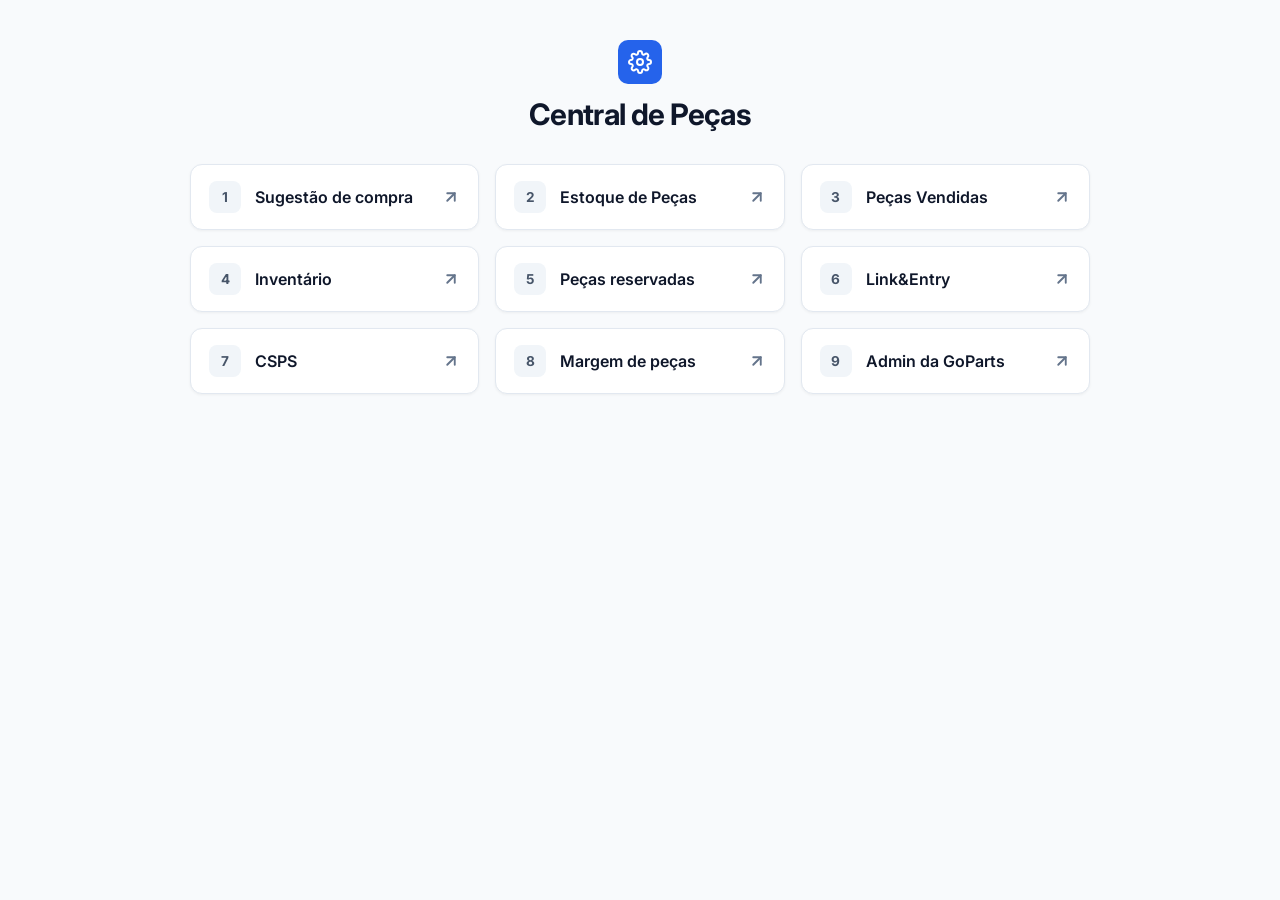
==== index.html @ c5ea683f "Add files via upload" ====
<!DOCTYPE html>
<html lang="pt-BR">
<head>
  <meta charset="UTF-8">
  <meta name="viewport" content="width=device-width, initial-scale=1.0">
  <title>Central de Peças</title>
  <link rel="preconnect" href="https://fonts.googleapis.com">
  <link rel="preconnect" href="https://fonts.gstatic.com" crossorigin>
  <link href="https://fonts.googleapis.com/css2?family=Inter:wght@400;500;600;700&display=swap" rel="stylesheet">
  <link rel="stylesheet" href="style.css">
</head>
<body>

  <main class="container">
    <!-- Cabeçalho Simples e Direto -->
    <header class="header">
      <div class="header-icon">
        <svg viewBox="0 0 24 24" fill="none" stroke="currentColor" stroke-width="2" stroke-linecap="round" stroke-linejoin="round">
          <circle cx="12" cy="12" r="3"/>
          <path d="M19.4 15a1.65 1.65 0 0 0 .33 1.82l.06.06a2 2 0 0 1 0 2.83 2 2 0 0 1-2.83 0l-.06-.06a1.65 1.65 0 0 0-1.82-.33 1.65 1.65 0 0 0-1 1.51V21a2 2 0 0 1-2 2 2 2 0 0 1-2-2v-.09A1.65 1.65 0 0 0 9 19.4a1.65 1.65 0 0 0-1.82.33l-.06.06a2 2 0 0 1-2.83 0 2 2 0 0 1 0-2.83l.06-.06a1.65 1.65 0 0 0 .33-1.82 1.65 1.65 0 0 0-1.51-1H3a2 2 0 0 1-2-2 2 2 0 0 1 2-2h.09A1.65 1.65 0 0 0 4.6 9a1.65 1.65 0 0 0-.33-1.82l-.06-.06a2 2 0 0 1 0-2.83 2 2 0 0 1 2.83 0l.06.06a1.65 1.65 0 0 0 1.82.33H9a1.65 1.65 0 0 0 1-1.51V3a2 2 0 0 1 2-2 2 2 0 0 1 2 2v.09a1.65 1.65 0 0 0 1 1.51 1.65 1.65 0 0 0 1.82-.33l.06-.06a2 2 0 0 1 2.83 0 2 2 0 0 1 0 2.83l-.06.06a1.65 1.65 0 0 0-.33 1.82V9a1.65 1.65 0 0 0 1.51 1H21a2 2 0 0 1 2 2 2 2 0 0 1-2 2h-.09a1.65 1.65 0 0 0-1.51 1z"/>
        </svg>
      </div>
      <h1>Central de Peças</h1>
    </header>

    <!-- Lista / Grade de Botões -->
    <section class="buttons-grid" id="buttonsGrid">
      <!-- Inserido dinamicamente pelo app.js -->
    </section>

  </main>

  <script src="app.js"></script>
</body>
</html>
---- style.css ----
/* ==========================================================
   Central de Peças - Design Limpo, Direto e Minimalista
   ========================================================== */

:root {
  --bg: #f8fafc;
  --card-bg: #ffffff;
  --card-border: #e2e8f0;
  --card-hover-border: #2563eb;
  --text-main: #0f172a;
  --text-muted: #64748b;
  --accent: #2563eb;
  --accent-light: #eff6ff;
  --badge-bg: #f1f5f9;
  --badge-text: #475569;
  --shadow-sm: 0 1px 3px rgba(0, 0, 0, 0.05);
  --shadow-md: 0 4px 12px rgba(0, 0, 0, 0.08);
}

@media (prefers-color-scheme: dark) {
  :root {
    --bg: #0f172a;
    --card-bg: #1e293b;
    --card-border: #334155;
    --card-hover-border: #38bdf8;
    --text-main: #f8fafc;
    --text-muted: #94a3b8;
    --accent: #38bdf8;
    --accent-light: rgba(56, 189, 248, 0.12);
    --badge-bg: #0f172a;
    --badge-text: #94a3b8;
    --shadow-sm: 0 1px 3px rgba(0, 0, 0, 0.2);
    --shadow-md: 0 4px 14px rgba(0, 0, 0, 0.35);
  }
}

* {
  box-sizing: border-box;
  margin: 0;
  padding: 0;
}

body {
  font-family: 'Inter', -apple-system, BlinkMacSystemFont, "Segoe UI", Roboto, sans-serif;
  background-color: var(--bg);
  color: var(--text-main);
  min-height: 100vh;
  display: flex;
  justify-content: center;
  padding: 40px 20px;
}

.container {
  width: 100%;
  max-width: 900px;
  display: flex;
  flex-direction: column;
  gap: 32px;
}

/* Header */
.header {
  text-align: center;
  display: flex;
  flex-direction: column;
  align-items: center;
  gap: 8px;
}

.header-icon {
  width: 44px;
  height: 44px;
  border-radius: 10px;
  background: var(--accent);
  color: #ffffff;
  display: flex;
  align-items: center;
  justify-content: center;
  margin-bottom: 4px;
}

.header-icon svg {
  width: 24px;
  height: 24px;
}

.header h1 {
  font-size: 1.85rem;
  font-weight: 700;
  letter-spacing: -0.02em;
}

/* Grade de Botões */
.buttons-grid {
  display: grid;
  grid-template-columns: repeat(auto-fit, minmax(260px, 1fr));
  gap: 16px;
}

/* Botão de Sistema */
.btn-system {
  display: flex;
  align-items: center;
  gap: 14px;
  padding: 16px 18px;
  background: var(--card-bg);
  border: 1px solid var(--card-border);
  border-radius: 12px;
  text-decoration: none;
  color: var(--text-main);
  box-shadow: var(--shadow-sm);
  transition: transform 0.15s ease, border-color 0.15s ease, box-shadow 0.15s ease;
  user-select: none;
}

.btn-system:hover {
  transform: translateY(-2px);
  border-color: var(--card-hover-border);
  box-shadow: var(--shadow-md);
}

.btn-system:active {
  transform: translateY(0);
}

/* Número do botão */
.btn-index {
  width: 32px;
  height: 32px;
  border-radius: 8px;
  background: var(--badge-bg);
  color: var(--badge-text);
  font-size: 0.85rem;
  font-weight: 700;
  display: flex;
  align-items: center;
  justify-content: center;
  flex-shrink: 0;
  transition: background 0.15s, color 0.15s;
}

.btn-system:hover .btn-index {
  background: var(--accent-light);
  color: var(--accent);
}

/* Título */
.btn-title {
  flex: 1;
  font-size: 1rem;
  font-weight: 600;
  line-height: 1.3;
}

/* Seta / Ícone externo */
.btn-arrow {
  color: var(--text-muted);
  width: 18px;
  height: 18px;
  flex-shrink: 0;
  transition: transform 0.15s ease, color 0.15s ease;
}

.btn-system:hover .btn-arrow {
  color: var(--accent);
  transform: translateX(2px) translateY(-2px);
}
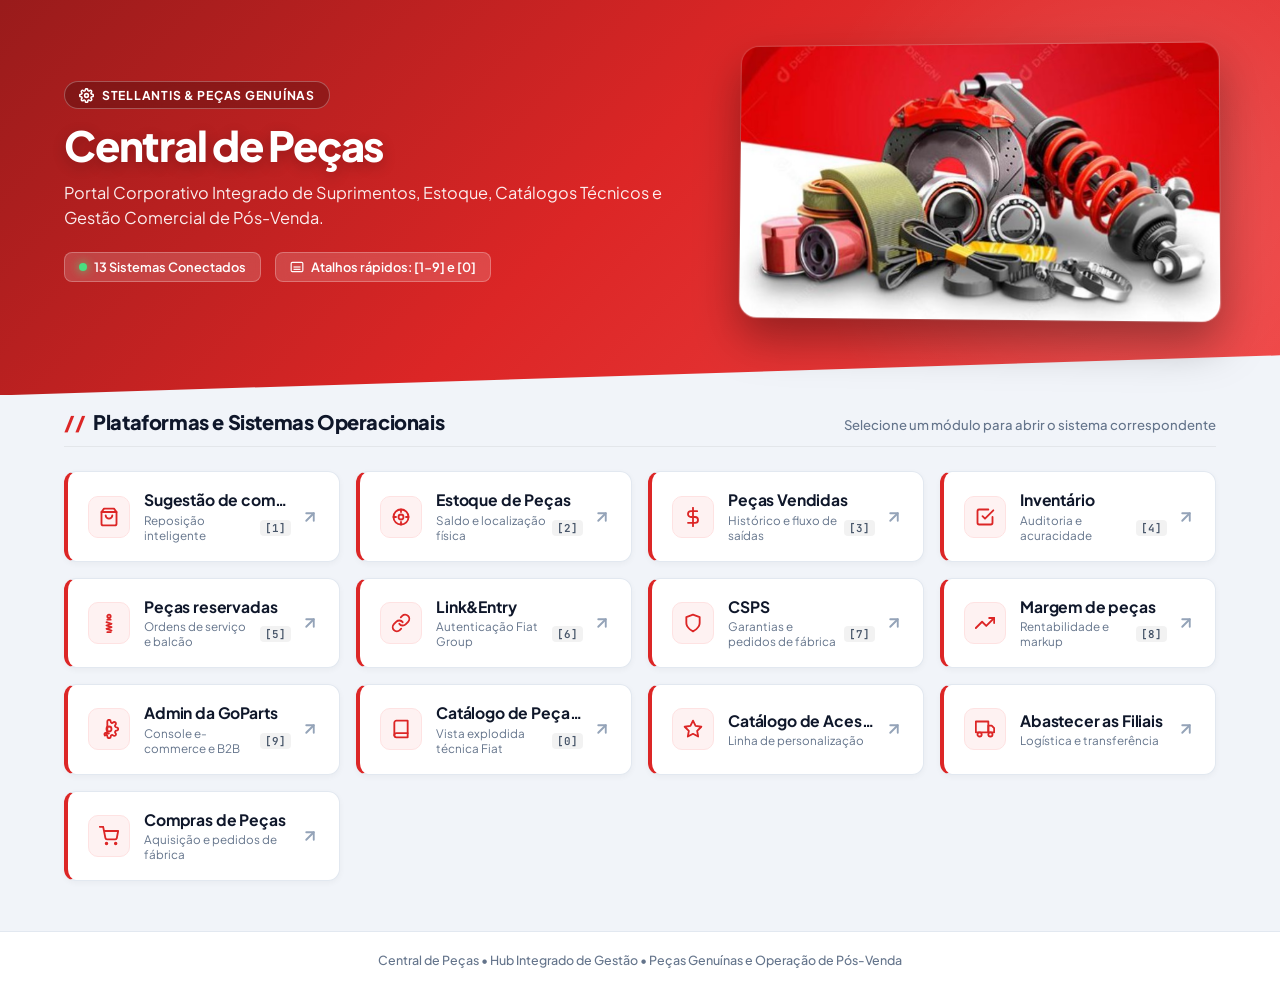
==== commit 50237592: "Add files via upload" ====
--- a/index.html
+++ b/index.html
@@ -3,33 +3,74 @@
 <head>
   <meta charset="UTF-8">
   <meta name="viewport" content="width=device-width, initial-scale=1.0">
-  <title>Central de Peças</title>
+  <title>Central de Peças - Portal Corporativo</title>
   <link rel="preconnect" href="https://fonts.googleapis.com">
   <link rel="preconnect" href="https://fonts.gstatic.com" crossorigin>
-  <link href="https://fonts.googleapis.com/css2?family=Inter:wght@400;500;600;700&display=swap" rel="stylesheet">
+  <link href="https://fonts.googleapis.com/css2?family=Plus+Jakarta+Sans:wght@400;500;600;700;800;900&family=JetBrains+Mono:wght@500;600&display=swap" rel="stylesheet">
   <link rel="stylesheet" href="style.css">
 </head>
 <body>
 
-  <main class="container">
-    <!-- Cabeçalho Simples e Direto -->
-    <header class="header">
-      <div class="header-icon">
-        <svg viewBox="0 0 24 24" fill="none" stroke="currentColor" stroke-width="2" stroke-linecap="round" stroke-linejoin="round">
-          <circle cx="12" cy="12" r="3"/>
-          <path d="M19.4 15a1.65 1.65 0 0 0 .33 1.82l.06.06a2 2 0 0 1 0 2.83 2 2 0 0 1-2.83 0l-.06-.06a1.65 1.65 0 0 0-1.82-.33 1.65 1.65 0 0 0-1 1.51V21a2 2 0 0 1-2 2 2 2 0 0 1-2-2v-.09A1.65 1.65 0 0 0 9 19.4a1.65 1.65 0 0 0-1.82.33l-.06.06a2 2 0 0 1-2.83 0 2 2 0 0 1 0-2.83l.06-.06a1.65 1.65 0 0 0 .33-1.82 1.65 1.65 0 0 0-1.51-1H3a2 2 0 0 1-2-2 2 2 0 0 1 2-2h.09A1.65 1.65 0 0 0 4.6 9a1.65 1.65 0 0 0-.33-1.82l-.06-.06a2 2 0 0 1 0-2.83 2 2 0 0 1 2.83 0l.06.06a1.65 1.65 0 0 0 1.82.33H9a1.65 1.65 0 0 0 1-1.51V3a2 2 0 0 1 2-2 2 2 0 0 1 2 2v.09a1.65 1.65 0 0 0 1 1.51 1.65 1.65 0 0 0 1.82-.33l.06-.06a2 2 0 0 1 2.83 0 2 2 0 0 1 0 2.83l-.06.06a1.65 1.65 0 0 0-.33 1.82V9a1.65 1.65 0 0 0 1.51 1H21a2 2 0 0 1 2 2 2 2 0 0 1-2 2h-.09a1.65 1.65 0 0 0-1.51 1z"/>
-        </svg>
+  <!-- Top Hero Banner Dinâmico em Vermelho Automotivo -->
+  <header class="hero-banner">
+    <div class="container hero-container">
+      <div class="hero-content">
+        
+        <div class="hero-text">
+          <div class="brand-pill">
+            <svg width="15" height="15" viewBox="0 0 24 24" fill="none" stroke="currentColor" stroke-width="2.5">
+              <circle cx="12" cy="12" r="3"/>
+              <path d="M19.4 15a1.65 1.65 0 0 0 .33 1.82l.06.06a2 2 0 0 1 0 2.83 2 2 0 0 1-2.83 0l-.06-.06a1.65 1.65 0 0 0-1.82-.33 1.65 1.65 0 0 0-1 1.51V21a2 2 0 0 1-2 2 2 2 0 0 1-2-2v-.09A1.65 1.65 0 0 0 9 19.4a1.65 1.65 0 0 0-1.82.33l-.06.06a2 2 0 0 1-2.83 0 2 2 0 0 1 0-2.83l.06-.06a1.65 1.65 0 0 0 .33-1.82 1.65 1.65 0 0 0-1.51-1H3a2 2 0 0 1-2-2 2 2 0 0 1 2-2h.09A1.65 1.65 0 0 0 4.6 9a1.65 1.65 0 0 0-.33-1.82l-.06-.06a2 2 0 0 1 0-2.83 2 2 0 0 1 2.83 0l.06.06a1.65 1.65 0 0 0 1.82.33H9a1.65 1.65 0 0 0 1-1.51V3a2 2 0 0 1 2-2 2 2 0 0 1 2 2v.09a1.65 1.65 0 0 0 1 1.51 1.65 1.65 0 0 0 1.82-.33l.06-.06a2 2 0 0 1 2.83 0 2 2 0 0 1 0 2.83l-.06.06a1.65 1.65 0 0 0-.33 1.82V9a1.65 1.65 0 0 0 1.51 1H21a2 2 0 0 1 2 2 2 2 0 0 1-2 2h-.09a1.65 1.65 0 0 0-1.51 1z"/>
+            </svg>
+            Stellantis & Peças Genuínas
+          </div>
+          <h1>Central de Peças</h1>
+          <p class="hero-description">
+            Portal Corporativo Integrado de Suprimentos, Estoque, Catálogos Técnicos e Gestão Comercial de Pós-Venda.
+          </p>
+
+          <div class="hero-badges">
+            <div class="badge-item">
+              <span class="status-indicator"></span>
+              <span id="activeCount">13 Sistemas Conectados</span>
+            </div>
+            <div class="badge-item">
+              <svg width="14" height="14" viewBox="0 0 24 24" fill="none" stroke="currentColor" stroke-width="2"><rect x="2" y="4" width="20" height="16" rx="2"/><line x1="6" y1="8" x2="6" y2="8"/><line x1="10" y1="8" x2="10" y2="8"/><line x1="14" y1="8" x2="14" y2="8"/><line x1="18" y1="8" x2="18" y2="8"/><line x1="6" y1="12" x2="18" y2="12"/><line x1="6" y1="16" x2="18" y2="16"/></svg>
+              Atalhos rápidos: [1-9] e [0]
+            </div>
+          </div>
+        </div>
+
+        <!-- Vitrine 3D das Peças Automotivas em Alta Definição -->
+        <div class="hero-showcase">
+          <div class="showcase-frame">
+            <img src="banner_pecas.jpg" alt="Conjunto 3D de Peças Automotivas Genuínas" class="showcase-img">
+          </div>
+        </div>
+
       </div>
-      <h1>Central de Peças</h1>
-    </header>
+    </div>
+  </header>
 
-    <!-- Lista / Grade de Botões -->
+  <!-- Área Principal de Acesso aos Sistemas -->
+  <main class="container main-content">
+    <div class="section-title-wrap">
+      <h2><span>//</span> Plataformas e Sistemas Operacionais</h2>
+      <span class="section-hint">Selecione um módulo para abrir o sistema correspondente</span>
+    </div>
+
+    <!-- Grade de Botões Renderizada Dinamicamente -->
     <section class="buttons-grid" id="buttonsGrid">
       <!-- Inserido dinamicamente pelo app.js -->
     </section>
+  </main>
 
-  </main>
+  <footer class="app-footer">
+    <div class="container footer-content">
+      <p>Central de Peças &bull; Hub Integrado de Gestão &bull; Peças Genuínas e Operação de Pós-Venda</p>
+    </div>
+  </footer>
 
   <script src="app.js"></script>
 </body>
-</html>
+</html>
--- a/style.css
+++ b/style.css
@@ -1,37 +1,25 @@
 /* ==========================================================
-   Central de Peças - Design Limpo, Direto e Minimalista
+   Central de Peças - Design Executivo Automotivo (Rosso & White)
+   Inspirado em Peças Genuínas & Alta Performance Automotiva
    ========================================================== */
 
 :root {
-  --bg: #f8fafc;
-  --card-bg: #ffffff;
+  --primary-red: #dc2626;
+  --primary-red-hover: #b91c1c;
+  --primary-red-light: #fef2f2;
+  --primary-red-border: #fee2e2;
+  
+  --bg-page: #f1f4f9;
+  --surface-card: #ffffff;
   --card-border: #e2e8f0;
-  --card-hover-border: #2563eb;
+  
   --text-main: #0f172a;
   --text-muted: #64748b;
-  --accent: #2563eb;
-  --accent-light: #eff6ff;
-  --badge-bg: #f1f5f9;
-  --badge-text: #475569;
-  --shadow-sm: 0 1px 3px rgba(0, 0, 0, 0.05);
-  --shadow-md: 0 4px 12px rgba(0, 0, 0, 0.08);
-}
-
-@media (prefers-color-scheme: dark) {
-  :root {
-    --bg: #0f172a;
-    --card-bg: #1e293b;
-    --card-border: #334155;
-    --card-hover-border: #38bdf8;
-    --text-main: #f8fafc;
-    --text-muted: #94a3b8;
-    --accent: #38bdf8;
-    --accent-light: rgba(56, 189, 248, 0.12);
-    --badge-bg: #0f172a;
-    --badge-text: #94a3b8;
-    --shadow-sm: 0 1px 3px rgba(0, 0, 0, 0.2);
-    --shadow-md: 0 4px 14px rgba(0, 0, 0, 0.35);
-  }
+  --text-dim: #94a3b8;
+  
+  --shadow-sm: 0 2px 6px rgba(0, 0, 0, 0.04);
+  --shadow-md: 0 10px 24px rgba(0, 0, 0, 0.06);
+  --shadow-hover: 0 16px 32px rgba(220, 38, 38, 0.12), 0 4px 10px rgba(0, 0, 0, 0.05);
 }
 
 * {
@@ -41,127 +29,380 @@
 }
 
 body {
-  font-family: 'Inter', -apple-system, BlinkMacSystemFont, "Segoe UI", Roboto, sans-serif;
-  background-color: var(--bg);
+  font-family: 'Plus Jakarta Sans', -apple-system, BlinkMacSystemFont, "Segoe UI", Roboto, sans-serif;
+  background-color: var(--bg-page);
   color: var(--text-main);
   min-height: 100vh;
   display: flex;
-  justify-content: center;
-  padding: 40px 20px;
+  flex-direction: column;
+  overflow-x: hidden;
+  -webkit-font-smoothing: antialiased;
 }
 
 .container {
   width: 100%;
-  max-width: 900px;
-  display: flex;
-  flex-direction: column;
-  gap: 32px;
-}
-
-/* Header */
-.header {
-  text-align: center;
-  display: flex;
-  flex-direction: column;
+  max-width: 1200px;
+  margin: 0 auto;
+  padding: 0 24px;
+}
+
+/* ==========================================================
+   HERO BANNER - DEGRADÊ VERMELHO COM CORTE DIAGONAL
+   ========================================================== */
+.hero-banner {
+  background: linear-gradient(135deg, #991b1b 0%, #dc2626 48%, #ef4444 100%);
+  color: #ffffff;
+  position: relative;
+  padding: 44px 0 76px;
+  overflow: hidden;
+}
+
+/* Formas geométricas suaves ao fundo */
+.hero-banner::before {
+  content: "";
+  position: absolute;
+  top: -40%;
+  right: -15%;
+  width: 700px;
+  height: 700px;
+  border-radius: 50%;
+  background: radial-gradient(circle, rgba(255, 255, 255, 0.12) 0%, transparent 65%);
+  pointer-events: none;
+}
+
+/* Divisória angular/corte diagonal dinâmico */
+.hero-banner::after {
+  content: "";
+  position: absolute;
+  bottom: 0;
+  left: 0;
+  right: 0;
+  height: 40px;
+  background: var(--bg-page);
+  clip-path: polygon(0 100%, 100% 100%, 100% 0, 0 100%);
+}
+
+.hero-content {
+  display: flex;
+  align-items: center;
+  justify-content: space-between;
+  gap: 36px;
+  flex-wrap: wrap;
+  position: relative;
+  z-index: 5;
+}
+
+.hero-text {
+  flex: 1;
+  min-width: 320px;
+  max-width: 600px;
+}
+
+/* Badge Superior */
+.brand-pill {
+  display: inline-flex;
   align-items: center;
   gap: 8px;
-}
-
-.header-icon {
-  width: 44px;
-  height: 44px;
-  border-radius: 10px;
-  background: var(--accent);
+  background: rgba(0, 0, 0, 0.22);
+  border: 1px solid rgba(255, 255, 255, 0.28);
+  padding: 5px 14px;
+  border-radius: 100px;
+  font-size: 0.76rem;
+  font-weight: 700;
+  letter-spacing: 0.06em;
+  text-transform: uppercase;
+  margin-bottom: 14px;
+  backdrop-filter: blur(8px);
+}
+
+.hero-text h1 {
+  font-size: 2.6rem;
+  font-weight: 900;
+  line-height: 1.1;
+  letter-spacing: -0.03em;
   color: #ffffff;
-  display: flex;
-  align-items: center;
+  text-shadow: 0 4px 14px rgba(0, 0, 0, 0.22);
+}
+
+.hero-description {
+  font-size: 1.02rem;
+  color: rgba(255, 255, 255, 0.92);
+  margin-top: 12px;
+  line-height: 1.5;
+  font-weight: 400;
+}
+
+/* Badges de Status */
+.hero-badges {
+  display: flex;
+  gap: 14px;
+  margin-top: 22px;
+  flex-wrap: wrap;
+}
+
+.badge-item {
+  background: rgba(255, 255, 255, 0.16);
+  border: 1px solid rgba(255, 255, 255, 0.26);
+  padding: 6px 14px;
+  border-radius: 8px;
+  font-size: 0.8rem;
+  font-weight: 600;
+  display: flex;
+  align-items: center;
+  gap: 7px;
+  color: #ffffff;
+  backdrop-filter: blur(6px);
+}
+
+.status-indicator {
+  width: 8px;
+  height: 8px;
+  border-radius: 50%;
+  background: #4ade80;
+  box-shadow: 0 0 10px #4ade80;
+  animation: pulseLight 2s infinite ease-in-out;
+}
+
+@keyframes pulseLight {
+  0%, 100% { opacity: 1; transform: scale(1); }
+  50% { opacity: 0.5; transform: scale(0.85); }
+}
+
+/* Vitrine 3D das Peças Automotivas */
+.hero-showcase {
+  flex: 1;
+  min-width: 320px;
+  max-width: 480px;
+  display: flex;
   justify-content: center;
-  margin-bottom: 4px;
-}
-
-.header-icon svg {
-  width: 24px;
-  height: 24px;
-}
-
-.header h1 {
-  font-size: 1.85rem;
-  font-weight: 700;
+  align-items: center;
+}
+
+.showcase-frame {
+  width: 100%;
+  border-radius: 18px;
+  overflow: hidden;
+  box-shadow: 0 20px 45px rgba(0, 0, 0, 0.35), 0 0 0 1px rgba(255, 255, 255, 0.2);
+  transform: perspective(1000px) rotateY(-4deg) rotateX(2deg);
+  transition: transform 0.4s ease, box-shadow 0.4s ease;
+}
+
+.showcase-frame:hover {
+  transform: perspective(1000px) rotateY(0deg) rotateX(0deg) scale(1.02);
+  box-shadow: 0 25px 55px rgba(0, 0, 0, 0.45), 0 0 0 1px rgba(255, 255, 255, 0.3);
+}
+
+.showcase-img {
+  width: 100%;
+  height: auto;
+  display: block;
+}
+
+/* ==========================================================
+   CONTEÚDO PRINCIPAL & GRADE DE BOTÕES
+   ========================================================== */
+.main-content {
+  flex: 1;
+  padding-top: 14px;
+  padding-bottom: 50px;
+}
+
+.section-title-wrap {
+  display: flex;
+  justify-content: space-between;
+  align-items: baseline;
+  margin-bottom: 24px;
+  flex-wrap: wrap;
+  gap: 8px;
+  border-bottom: 1px solid rgba(0, 0, 0, 0.06);
+  padding-bottom: 12px;
+}
+
+.section-title-wrap h2 {
+  font-size: 1.25rem;
+  font-weight: 800;
+  color: var(--text-main);
   letter-spacing: -0.02em;
+  display: flex;
+  align-items: center;
+  gap: 8px;
+}
+
+.section-title-wrap h2 span {
+  color: var(--primary-red);
+}
+
+.section-hint {
+  font-size: 0.82rem;
+  color: var(--text-muted);
+  font-weight: 500;
 }
 
 /* Grade de Botões */
 .buttons-grid {
   display: grid;
-  grid-template-columns: repeat(auto-fit, minmax(260px, 1fr));
+  grid-template-columns: repeat(auto-fill, minmax(275px, 1fr));
   gap: 16px;
 }
 
-/* Botão de Sistema */
+/* Card do Sistema */
 .btn-system {
-  display: flex;
-  align-items: center;
-  gap: 14px;
-  padding: 16px 18px;
-  background: var(--card-bg);
+  background: var(--surface-card);
   border: 1px solid var(--card-border);
+  border-left: 4px solid var(--primary-red);
   border-radius: 12px;
+  padding: 18px 20px;
   text-decoration: none;
   color: var(--text-main);
+  display: flex;
+  align-items: center;
+  justify-content: space-between;
   box-shadow: var(--shadow-sm);
-  transition: transform 0.15s ease, border-color 0.15s ease, box-shadow 0.15s ease;
+  transition: transform 0.22s cubic-bezier(0.16, 1, 0.3, 1), 
+              box-shadow 0.22s cubic-bezier(0.16, 1, 0.3, 1), 
+              border-color 0.22s ease, 
+              background-color 0.22s ease;
+  position: relative;
+  overflow: hidden;
   user-select: none;
 }
 
 .btn-system:hover {
-  transform: translateY(-2px);
-  border-color: var(--card-hover-border);
-  box-shadow: var(--shadow-md);
+  transform: translateY(-4px);
+  box-shadow: var(--shadow-hover);
+  border-color: var(--primary-red);
+  background-color: #fffdfd;
 }
 
 .btn-system:active {
-  transform: translateY(0);
-}
-
-/* Número do botão */
-.btn-index {
-  width: 32px;
-  height: 32px;
-  border-radius: 8px;
-  background: var(--badge-bg);
-  color: var(--badge-text);
-  font-size: 0.85rem;
-  font-weight: 700;
+  transform: translateY(-1px);
+}
+
+.btn-content-left {
+  display: flex;
+  align-items: center;
+  gap: 14px;
+  flex: 1;
+  min-width: 0;
+}
+
+/* Ícone do Sistema */
+.btn-icon-wrap {
+  width: 42px;
+  height: 42px;
+  border-radius: 10px;
+  background: var(--primary-red-light);
+  border: 1px solid var(--primary-red-border);
+  color: var(--primary-red);
   display: flex;
   align-items: center;
   justify-content: center;
   flex-shrink: 0;
-  transition: background 0.15s, color 0.15s;
-}
-
-.btn-system:hover .btn-index {
-  background: var(--accent-light);
-  color: var(--accent);
-}
-
-/* Título */
+  transition: background-color 0.2s ease, color 0.2s ease, transform 0.2s ease, box-shadow 0.2s ease;
+}
+
+.btn-icon-wrap svg {
+  width: 20px;
+  height: 20px;
+}
+
+.btn-system:hover .btn-icon-wrap {
+  background: var(--primary-red);
+  color: #ffffff;
+  transform: scale(1.05);
+  box-shadow: 0 4px 12px rgba(220, 38, 38, 0.35);
+}
+
+/* Textos do Card */
+.btn-info {
+  display: flex;
+  flex-direction: column;
+  min-width: 0;
+}
+
 .btn-title {
-  flex: 1;
-  font-size: 1rem;
+  font-size: 0.98rem;
+  font-weight: 700;
+  color: var(--text-main);
+  line-height: 1.3;
+  white-space: nowrap;
+  overflow: hidden;
+  text-overflow: ellipsis;
+  letter-spacing: -0.01em;
+}
+
+.btn-desc {
+  font-size: 0.73rem;
+  color: var(--text-muted);
+  margin-top: 2px;
+  display: flex;
+  align-items: center;
+  gap: 6px;
+}
+
+.btn-shortcut-tag {
+  font-family: 'JetBrains Mono', monospace;
+  font-size: 0.68rem;
+  background: rgba(0, 0, 0, 0.05);
+  color: #475569;
+  padding: 1px 5px;
+  border-radius: 4px;
   font-weight: 600;
-  line-height: 1.3;
-}
-
-/* Seta / Ícone externo */
+}
+
+/* Seta Externa */
 .btn-arrow {
-  color: var(--text-muted);
+  color: var(--text-dim);
   width: 18px;
   height: 18px;
   flex-shrink: 0;
-  transition: transform 0.15s ease, color 0.15s ease;
+  margin-left: 10px;
+  transition: transform 0.2s ease, color 0.2s ease;
 }
 
 .btn-system:hover .btn-arrow {
-  color: var(--accent);
-  transform: translateX(2px) translateY(-2px);
-}
+  color: var(--primary-red);
+  transform: translateX(3px) translateY(-3px);
+}
+
+/* ==========================================================
+   RODAPÉ
+   ========================================================== */
+.app-footer {
+  background: #ffffff;
+  border-top: 1px solid var(--card-border);
+  padding: 20px 0;
+  text-align: center;
+  margin-top: auto;
+}
+
+.footer-content p {
+  font-size: 0.78rem;
+  color: var(--text-muted);
+  font-weight: 500;
+}
+
+/* ==========================================================
+   RESPONSIVIDADE (TABLET & MOBILE)
+   ========================================================== */
+@media (max-width: 868px) {
+  .hero-banner {
+    padding: 32px 0 60px;
+  }
+  
+  .hero-text h1 {
+    font-size: 2.1rem;
+  }
+  
+  .hero-showcase {
+    max-width: 100%;
+  }
+  
+  .showcase-frame {
+    transform: none;
+  }
+  
+  .buttons-grid {
+    grid-template-columns: 1fr;
+  }
+}
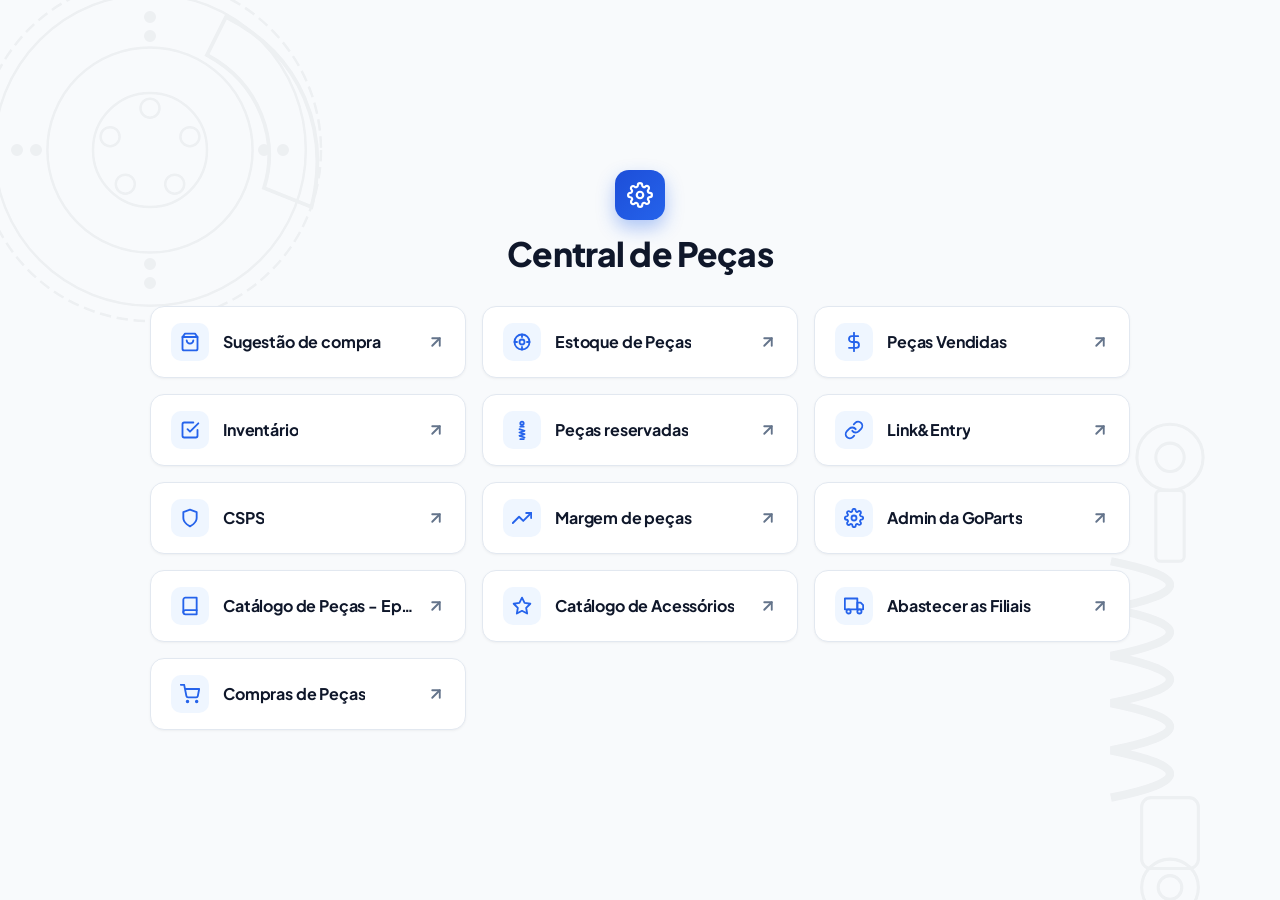
==== commit 58b05daa: "Add files via upload" ====
--- a/index.html
+++ b/index.html
@@ -3,73 +3,69 @@
 <head>
   <meta charset="UTF-8">
   <meta name="viewport" content="width=device-width, initial-scale=1.0">
-  <title>Central de Peças - Portal Corporativo</title>
+  <title>Central de Peças</title>
+  <!-- Favicon Técnico Automotivo Embutido -->
+  <link rel="icon" type="image/svg+xml" href="data:image/svg+xml,%3Csvg xmlns='http://www.w3.org/2000/svg' viewBox='0 0 24 24' fill='%232563eb'%3E%3Ccircle cx='12' cy='12' r='3' fill='white'/%3E%3Cpath d='M19.4 15a1.65 1.65 0 0 0 .33 1.82l.06.06a2 2 0 0 1 0 2.83 2 2 0 0 1-2.83 0l-.06-.06a1.65 1.65 0 0 0-1.82-.33 1.65 1.65 0 0 0-1 1.51V21a2 2 0 0 1-2 2 2 2 0 0 1-2-2v-.09A1.65 1.65 0 0 0 9 19.4a1.65 1.65 0 0 0-1.82.33l-.06.06a2 2 0 0 1-2.83 0 2 2 0 0 1 0-2.83l.06-.06a1.65 1.65 0 0 0 .33-1.82 1.65 1.65 0 0 0-1.51-1H3a2 2 0 0 1-2-2 2 2 0 0 1 2-2h.09A1.65 1.65 0 0 0 4.6 9a1.65 1.65 0 0 0-.33-1.82l-.06-.06a2 2 0 0 1 0-2.83 2 2 0 0 1 2.83 0l.06.06a1.65 1.65 0 0 0 1.82.33H9a1.65 1.65 0 0 0 1-1.51V3a2 2 0 0 1 2-2 2 2 0 0 1 2 2v.09a1.65 1.65 0 0 0 1 1.51 1.65 1.65 0 0 0 1.82-.33l.06-.06a2 2 0 0 1 2.83 0 2 2 0 0 1 0 2.83l-.06.06a1.65 1.65 0 0 0-.33 1.82V9a1.65 1.65 0 0 0 1.51 1H21a2 2 0 0 1 2 2 2 2 0 0 1-2 2h-.09a1.65 1.65 0 0 0-1.51 1z'/%3E%3C/svg%3E">
   <link rel="preconnect" href="https://fonts.googleapis.com">
   <link rel="preconnect" href="https://fonts.gstatic.com" crossorigin>
-  <link href="https://fonts.googleapis.com/css2?family=Plus+Jakarta+Sans:wght@400;500;600;700;800;900&family=JetBrains+Mono:wght@500;600&display=swap" rel="stylesheet">
+  <link href="https://fonts.googleapis.com/css2?family=Plus+Jakarta+Sans:wght@500;600;700;800&display=swap" rel="stylesheet">
   <link rel="stylesheet" href="style.css">
 </head>
 <body>
 
-  <!-- Top Hero Banner Dinâmico em Vermelho Automotivo -->
-  <header class="hero-banner">
-    <div class="container hero-container">
-      <div class="hero-content">
-        
-        <div class="hero-text">
-          <div class="brand-pill">
-            <svg width="15" height="15" viewBox="0 0 24 24" fill="none" stroke="currentColor" stroke-width="2.5">
-              <circle cx="12" cy="12" r="3"/>
-              <path d="M19.4 15a1.65 1.65 0 0 0 .33 1.82l.06.06a2 2 0 0 1 0 2.83 2 2 0 0 1-2.83 0l-.06-.06a1.65 1.65 0 0 0-1.82-.33 1.65 1.65 0 0 0-1 1.51V21a2 2 0 0 1-2 2 2 2 0 0 1-2-2v-.09A1.65 1.65 0 0 0 9 19.4a1.65 1.65 0 0 0-1.82.33l-.06.06a2 2 0 0 1-2.83 0 2 2 0 0 1 0-2.83l.06-.06a1.65 1.65 0 0 0 .33-1.82 1.65 1.65 0 0 0-1.51-1H3a2 2 0 0 1-2-2 2 2 0 0 1 2-2h.09A1.65 1.65 0 0 0 4.6 9a1.65 1.65 0 0 0-.33-1.82l-.06-.06a2 2 0 0 1 0-2.83 2 2 0 0 1 2.83 0l.06.06a1.65 1.65 0 0 0 1.82.33H9a1.65 1.65 0 0 0 1-1.51V3a2 2 0 0 1 2-2 2 2 0 0 1 2 2v.09a1.65 1.65 0 0 0 1 1.51 1.65 1.65 0 0 0 1.82-.33l.06-.06a2 2 0 0 1 2.83 0 2 2 0 0 1 0 2.83l-.06.06a1.65 1.65 0 0 0-.33 1.82V9a1.65 1.65 0 0 0 1.51 1H21a2 2 0 0 1 2 2 2 2 0 0 1-2 2h-.09a1.65 1.65 0 0 0-1.51 1z"/>
-            </svg>
-            Stellantis & Peças Genuínas
-          </div>
-          <h1>Central de Peças</h1>
-          <p class="hero-description">
-            Portal Corporativo Integrado de Suprimentos, Estoque, Catálogos Técnicos e Gestão Comercial de Pós-Venda.
-          </p>
+  <!-- Desenhos Técnicos de Peças em Marca d'Água Suave no Fundo -->
+  <!-- Peça 1: Disco de Freio Ventilado com Pinça -->
+  <svg class="bg-piece piece-rotor" viewBox="0 0 200 200" fill="none" stroke="currentColor">
+    <circle cx="100" cy="100" r="90" stroke-dasharray="6 3"/>
+    <circle cx="100" cy="100" r="82"/>
+    <circle cx="100" cy="100" r="54"/>
+    <circle cx="100" cy="100" r="30"/>
+    <circle cx="100" cy="30" r="2.5" fill="currentColor"/>
+    <circle cx="100" cy="40" r="2.5" fill="currentColor"/>
+    <circle cx="100" cy="160" r="2.5" fill="currentColor"/>
+    <circle cx="100" cy="170" r="2.5" fill="currentColor"/>
+    <circle cx="30" cy="100" r="2.5" fill="currentColor"/>
+    <circle cx="40" cy="100" r="2.5" fill="currentColor"/>
+    <circle cx="160" cy="100" r="2.5" fill="currentColor"/>
+    <circle cx="170" cy="100" r="2.5" fill="currentColor"/>
+    <circle cx="100" cy="78" r="5"/>
+    <circle cx="121" cy="93" r="5"/>
+    <circle cx="113" cy="118" r="5"/>
+    <circle cx="87" cy="118" r="5"/>
+    <circle cx="79" cy="93" r="5"/>
+    <path d="M140 30 C180 50, 195 90, 185 130 L160 120 C168 95, 158 65, 130 50 Z" stroke-width="2"/>
+  </svg>
 
-          <div class="hero-badges">
-            <div class="badge-item">
-              <span class="status-indicator"></span>
-              <span id="activeCount">13 Sistemas Conectados</span>
-            </div>
-            <div class="badge-item">
-              <svg width="14" height="14" viewBox="0 0 24 24" fill="none" stroke="currentColor" stroke-width="2"><rect x="2" y="4" width="20" height="16" rx="2"/><line x1="6" y1="8" x2="6" y2="8"/><line x1="10" y1="8" x2="10" y2="8"/><line x1="14" y1="8" x2="14" y2="8"/><line x1="18" y1="8" x2="18" y2="8"/><line x1="6" y1="12" x2="18" y2="12"/><line x1="6" y1="16" x2="18" y2="16"/></svg>
-              Atalhos rápidos: [1-9] e [0]
-            </div>
-          </div>
-        </div>
+  <!-- Peça 2: Amortecedor com Mola Helicoidal -->
+  <svg class="bg-piece piece-coilover" viewBox="0 0 100 220" fill="none" stroke="currentColor">
+    <circle cx="50" cy="20" r="14"/>
+    <circle cx="50" cy="20" r="6"/>
+    <rect x="44" y="34" width="12" height="30" rx="2"/>
+    <path d="M25 64 Q75 74 25 84 Q75 94 25 104 Q75 114 25 124 Q75 134 25 144 Q75 154 25 164" stroke-width="3.5"/>
+    <rect x="38" y="164" width="24" height="30" rx="4"/>
+    <circle cx="50" cy="202" r="12"/>
+    <circle cx="50" cy="202" r="5"/>
+  </svg>
 
-        <!-- Vitrine 3D das Peças Automotivas em Alta Definição -->
-        <div class="hero-showcase">
-          <div class="showcase-frame">
-            <img src="banner_pecas.jpg" alt="Conjunto 3D de Peças Automotivas Genuínas" class="showcase-img">
-          </div>
-        </div>
+  <main class="container">
+    
+    <!-- Cabeçalho Limpo, Moderno e Direto -->
+    <header class="header">
+      <div class="header-icon">
+        <svg viewBox="0 0 24 24" fill="none" stroke="currentColor" stroke-width="2" stroke-linecap="round" stroke-linejoin="round">
+          <circle cx="12" cy="12" r="3"/>
+          <path d="M19.4 15a1.65 1.65 0 0 0 .33 1.82l.06.06a2 2 0 0 1 0 2.83 2 2 0 0 1-2.83 0l-.06-.06a1.65 1.65 0 0 0-1.82-.33 1.65 1.65 0 0 0-1 1.51V21a2 2 0 0 1-2 2 2 2 0 0 1-2-2v-.09A1.65 1.65 0 0 0 9 19.4a1.65 1.65 0 0 0-1.82.33l-.06.06a2 2 0 0 1-2.83 0 2 2 0 0 1 0-2.83l.06-.06a1.65 1.65 0 0 0 .33-1.82 1.65 1.65 0 0 0-1.51-1H3a2 2 0 0 1-2-2 2 2 0 0 1 2-2h.09A1.65 1.65 0 0 0 4.6 9a1.65 1.65 0 0 0-.33-1.82l-.06-.06a2 2 0 0 1 0-2.83 2 2 0 0 1 2.83 0l.06.06a1.65 1.65 0 0 0 1.82.33H9a1.65 1.65 0 0 0 1-1.51V3a2 2 0 0 1 2-2 2 2 0 0 1 2 2v.09a1.65 1.65 0 0 0 1 1.51 1.65 1.65 0 0 0 1.82-.33l.06-.06a2 2 0 0 1 2.83 0 2 2 0 0 1 0 2.83l-.06.06a1.65 1.65 0 0 0-.33 1.82V9a1.65 1.65 0 0 0 1.51 1H21a2 2 0 0 1 2 2 2 2 0 0 1-2 2h-.09a1.65 1.65 0 0 0-1.51 1z"/>
+        </svg>
+      </div>
+      <h1>Central de Peças</h1>
+    </header>
 
-      </div>
-    </div>
-  </header>
-
-  <!-- Área Principal de Acesso aos Sistemas -->
-  <main class="container main-content">
-    <div class="section-title-wrap">
-      <h2><span>//</span> Plataformas e Sistemas Operacionais</h2>
-      <span class="section-hint">Selecione um módulo para abrir o sistema correspondente</span>
-    </div>
-
-    <!-- Grade de Botões Renderizada Dinamicamente -->
+    <!-- Grade de Botões (Apenas Nome + Ícone + Seta) -->
     <section class="buttons-grid" id="buttonsGrid">
       <!-- Inserido dinamicamente pelo app.js -->
     </section>
+
   </main>
-
-  <footer class="app-footer">
-    <div class="container footer-content">
-      <p>Central de Peças &bull; Hub Integrado de Gestão &bull; Peças Genuínas e Operação de Pós-Venda</p>
-    </div>
-  </footer>
 
   <script src="app.js"></script>
 </body>
--- a/style.css
+++ b/style.css
@@ -1,25 +1,39 @@
 /* ==========================================================
-   Central de Peças - Design Executivo Automotivo (Rosso & White)
-   Inspirado em Peças Genuínas & Alta Performance Automotiva
+   Central de Peças - Design Executivo Limpo & Moderno
+   Com Ilustrações Técnicas de Peças em Marca d'Água Suave
    ========================================================== */
 
 :root {
-  --primary-red: #dc2626;
-  --primary-red-hover: #b91c1c;
-  --primary-red-light: #fef2f2;
-  --primary-red-border: #fee2e2;
-  
-  --bg-page: #f1f4f9;
-  --surface-card: #ffffff;
+  --bg: #f8fafc;
+  --card-bg: #ffffff;
   --card-border: #e2e8f0;
+  --card-hover-border: #2563eb;
   
   --text-main: #0f172a;
   --text-muted: #64748b;
-  --text-dim: #94a3b8;
-  
-  --shadow-sm: 0 2px 6px rgba(0, 0, 0, 0.04);
-  --shadow-md: 0 10px 24px rgba(0, 0, 0, 0.06);
-  --shadow-hover: 0 16px 32px rgba(220, 38, 38, 0.12), 0 4px 10px rgba(0, 0, 0, 0.05);
+  
+  --accent: #2563eb;
+  --accent-light: #eff6ff;
+  --accent-hover: #1d4ed8;
+  
+  --shadow-sm: 0 1px 3px rgba(0, 0, 0, 0.04), 0 1px 2px rgba(0, 0, 0, 0.02);
+  --shadow-md: 0 8px 20px rgba(37, 99, 235, 0.08), 0 2px 6px rgba(0, 0, 0, 0.04);
+}
+
+@media (prefers-color-scheme: dark) {
+  :root {
+    --bg: #0b1120;
+    --card-bg: #151e32;
+    --card-border: #24324d;
+    --card-hover-border: #38bdf8;
+    --text-main: #f8fafc;
+    --text-muted: #94a3b8;
+    --accent: #38bdf8;
+    --accent-light: rgba(56, 189, 248, 0.12);
+    --accent-hover: #0284c7;
+    --shadow-sm: 0 2px 4px rgba(0, 0, 0, 0.25);
+    --shadow-md: 0 8px 24px rgba(0, 0, 0, 0.4);
+  }
 }
 
 * {
@@ -30,255 +44,136 @@
 
 body {
   font-family: 'Plus Jakarta Sans', -apple-system, BlinkMacSystemFont, "Segoe UI", Roboto, sans-serif;
-  background-color: var(--bg-page);
+  background-color: var(--bg);
   color: var(--text-main);
   min-height: 100vh;
   display: flex;
-  flex-direction: column;
+  justify-content: center;
+  align-items: center;
+  padding: 40px 24px;
+  position: relative;
   overflow-x: hidden;
   -webkit-font-smoothing: antialiased;
 }
 
+/* ==========================================================
+   DESENHOS TÉCNICOS DE PEÇAS EM MARCA D'ÁGUA NO FUNDO
+   ========================================================== */
+.bg-piece {
+  position: fixed;
+  opacity: 0.045;
+  color: var(--text-main);
+  pointer-events: none;
+  z-index: 1;
+  stroke-width: 1.3;
+}
+
+.piece-rotor {
+  top: -40px;
+  left: -40px;
+  width: 380px;
+  height: 380px;
+}
+
+.piece-coilover {
+  bottom: -30px;
+  right: -20px;
+  width: 260px;
+  height: 520px;
+}
+
+/* ==========================================================
+   CONTAINER PRINCIPAL
+   ========================================================== */
 .container {
   width: 100%;
-  max-width: 1200px;
-  margin: 0 auto;
-  padding: 0 24px;
-}
-
-/* ==========================================================
-   HERO BANNER - DEGRADÊ VERMELHO COM CORTE DIAGONAL
-   ========================================================== */
-.hero-banner {
-  background: linear-gradient(135deg, #991b1b 0%, #dc2626 48%, #ef4444 100%);
+  max-width: 980px;
+  display: flex;
+  flex-direction: column;
+  gap: 32px;
+  position: relative;
+  z-index: 10;
+}
+
+/* ==========================================================
+   CABEÇALHO LIMPO E COMPACTO
+   ========================================================== */
+.header {
+  text-align: center;
+  display: flex;
+  flex-direction: column;
+  align-items: center;
+  gap: 12px;
+}
+
+.header-icon {
+  width: 50px;
+  height: 50px;
+  border-radius: 14px;
+  background: linear-gradient(135deg, #1d4ed8, #2563eb);
   color: #ffffff;
-  position: relative;
-  padding: 44px 0 76px;
-  overflow: hidden;
-}
-
-/* Formas geométricas suaves ao fundo */
-.hero-banner::before {
-  content: "";
-  position: absolute;
-  top: -40%;
-  right: -15%;
-  width: 700px;
-  height: 700px;
-  border-radius: 50%;
-  background: radial-gradient(circle, rgba(255, 255, 255, 0.12) 0%, transparent 65%);
-  pointer-events: none;
-}
-
-/* Divisória angular/corte diagonal dinâmico */
-.hero-banner::after {
-  content: "";
-  position: absolute;
-  bottom: 0;
-  left: 0;
-  right: 0;
-  height: 40px;
-  background: var(--bg-page);
-  clip-path: polygon(0 100%, 100% 100%, 100% 0, 0 100%);
-}
-
-.hero-content {
-  display: flex;
-  align-items: center;
-  justify-content: space-between;
-  gap: 36px;
-  flex-wrap: wrap;
-  position: relative;
-  z-index: 5;
-}
-
-.hero-text {
-  flex: 1;
-  min-width: 320px;
-  max-width: 600px;
-}
-
-/* Badge Superior */
-.brand-pill {
-  display: inline-flex;
-  align-items: center;
-  gap: 8px;
-  background: rgba(0, 0, 0, 0.22);
-  border: 1px solid rgba(255, 255, 255, 0.28);
-  padding: 5px 14px;
-  border-radius: 100px;
-  font-size: 0.76rem;
-  font-weight: 700;
-  letter-spacing: 0.06em;
-  text-transform: uppercase;
-  margin-bottom: 14px;
-  backdrop-filter: blur(8px);
-}
-
-.hero-text h1 {
-  font-size: 2.6rem;
-  font-weight: 900;
-  line-height: 1.1;
-  letter-spacing: -0.03em;
-  color: #ffffff;
-  text-shadow: 0 4px 14px rgba(0, 0, 0, 0.22);
-}
-
-.hero-description {
-  font-size: 1.02rem;
-  color: rgba(255, 255, 255, 0.92);
-  margin-top: 12px;
-  line-height: 1.5;
-  font-weight: 400;
-}
-
-/* Badges de Status */
-.hero-badges {
-  display: flex;
-  gap: 14px;
-  margin-top: 22px;
-  flex-wrap: wrap;
-}
-
-.badge-item {
-  background: rgba(255, 255, 255, 0.16);
-  border: 1px solid rgba(255, 255, 255, 0.26);
-  padding: 6px 14px;
-  border-radius: 8px;
-  font-size: 0.8rem;
-  font-weight: 600;
-  display: flex;
-  align-items: center;
-  gap: 7px;
-  color: #ffffff;
-  backdrop-filter: blur(6px);
-}
-
-.status-indicator {
-  width: 8px;
-  height: 8px;
-  border-radius: 50%;
-  background: #4ade80;
-  box-shadow: 0 0 10px #4ade80;
-  animation: pulseLight 2s infinite ease-in-out;
-}
-
-@keyframes pulseLight {
-  0%, 100% { opacity: 1; transform: scale(1); }
-  50% { opacity: 0.5; transform: scale(0.85); }
-}
-
-/* Vitrine 3D das Peças Automotivas */
-.hero-showcase {
-  flex: 1;
-  min-width: 320px;
-  max-width: 480px;
-  display: flex;
+  display: flex;
+  align-items: center;
   justify-content: center;
-  align-items: center;
-}
-
-.showcase-frame {
-  width: 100%;
-  border-radius: 18px;
-  overflow: hidden;
-  box-shadow: 0 20px 45px rgba(0, 0, 0, 0.35), 0 0 0 1px rgba(255, 255, 255, 0.2);
-  transform: perspective(1000px) rotateY(-4deg) rotateX(2deg);
-  transition: transform 0.4s ease, box-shadow 0.4s ease;
-}
-
-.showcase-frame:hover {
-  transform: perspective(1000px) rotateY(0deg) rotateX(0deg) scale(1.02);
-  box-shadow: 0 25px 55px rgba(0, 0, 0, 0.45), 0 0 0 1px rgba(255, 255, 255, 0.3);
-}
-
-.showcase-img {
-  width: 100%;
-  height: auto;
-  display: block;
-}
-
-/* ==========================================================
-   CONTEÚDO PRINCIPAL & GRADE DE BOTÕES
-   ========================================================== */
-.main-content {
-  flex: 1;
-  padding-top: 14px;
-  padding-bottom: 50px;
-}
-
-.section-title-wrap {
-  display: flex;
-  justify-content: space-between;
-  align-items: baseline;
-  margin-bottom: 24px;
-  flex-wrap: wrap;
-  gap: 8px;
-  border-bottom: 1px solid rgba(0, 0, 0, 0.06);
-  padding-bottom: 12px;
-}
-
-.section-title-wrap h2 {
-  font-size: 1.25rem;
+  box-shadow: 0 8px 18px rgba(37, 99, 235, 0.35);
+  transition: transform 0.2s ease, box-shadow 0.2s ease;
+}
+
+.header-icon:hover {
+  transform: rotate(15deg) scale(1.04);
+}
+
+.header-icon svg {
+  width: 26px;
+  height: 26px;
+}
+
+.header h1 {
+  font-size: 2.1rem;
   font-weight: 800;
-  color: var(--text-main);
-  letter-spacing: -0.02em;
-  display: flex;
-  align-items: center;
-  gap: 8px;
-}
-
-.section-title-wrap h2 span {
-  color: var(--primary-red);
-}
-
-.section-hint {
-  font-size: 0.82rem;
-  color: var(--text-muted);
-  font-weight: 500;
-}
-
-/* Grade de Botões */
+  letter-spacing: -0.025em;
+  color: var(--text-main);
+}
+
+/* ==========================================================
+   GRADE DE BOTÕES
+   ========================================================== */
 .buttons-grid {
   display: grid;
-  grid-template-columns: repeat(auto-fill, minmax(275px, 1fr));
+  grid-template-columns: repeat(auto-fit, minmax(280px, 1fr));
   gap: 16px;
 }
 
 /* Card do Sistema */
 .btn-system {
-  background: var(--surface-card);
+  display: flex;
+  align-items: center;
+  justify-content: space-between;
+  padding: 16px 20px;
+  background: var(--card-bg);
   border: 1px solid var(--card-border);
-  border-left: 4px solid var(--primary-red);
-  border-radius: 12px;
-  padding: 18px 20px;
+  border-radius: 14px;
   text-decoration: none;
   color: var(--text-main);
-  display: flex;
-  align-items: center;
-  justify-content: space-between;
   box-shadow: var(--shadow-sm);
-  transition: transform 0.22s cubic-bezier(0.16, 1, 0.3, 1), 
-              box-shadow 0.22s cubic-bezier(0.16, 1, 0.3, 1), 
-              border-color 0.22s ease, 
-              background-color 0.22s ease;
-  position: relative;
-  overflow: hidden;
+  transition: transform 0.2s cubic-bezier(0.16, 1, 0.3, 1), 
+              border-color 0.2s ease, 
+              box-shadow 0.2s ease,
+              background-color 0.2s ease;
   user-select: none;
 }
 
 .btn-system:hover {
-  transform: translateY(-4px);
-  box-shadow: var(--shadow-hover);
-  border-color: var(--primary-red);
-  background-color: #fffdfd;
+  transform: translateY(-3px);
+  border-color: var(--card-hover-border);
+  box-shadow: var(--shadow-md);
 }
 
 .btn-system:active {
   transform: translateY(-1px);
 }
 
-.btn-content-left {
+.btn-left {
   display: flex;
   align-items: center;
   gap: 14px;
@@ -286,73 +181,46 @@
   min-width: 0;
 }
 
-/* Ícone do Sistema */
-.btn-icon-wrap {
-  width: 42px;
-  height: 42px;
+/* Ícone de cada sistema */
+.btn-icon {
+  width: 38px;
+  height: 38px;
   border-radius: 10px;
-  background: var(--primary-red-light);
-  border: 1px solid var(--primary-red-border);
-  color: var(--primary-red);
+  background: var(--accent-light);
+  color: var(--accent);
   display: flex;
   align-items: center;
   justify-content: center;
   flex-shrink: 0;
-  transition: background-color 0.2s ease, color 0.2s ease, transform 0.2s ease, box-shadow 0.2s ease;
-}
-
-.btn-icon-wrap svg {
+  transition: background-color 0.2s ease, color 0.2s ease, transform 0.2s ease;
+}
+
+.btn-icon svg {
   width: 20px;
   height: 20px;
 }
 
-.btn-system:hover .btn-icon-wrap {
-  background: var(--primary-red);
+.btn-system:hover .btn-icon {
+  background: var(--accent);
   color: #ffffff;
   transform: scale(1.05);
-  box-shadow: 0 4px 12px rgba(220, 38, 38, 0.35);
-}
-
-/* Textos do Card */
-.btn-info {
-  display: flex;
-  flex-direction: column;
-  min-width: 0;
-}
-
+}
+
+/* Título (Apenas o nome do botão, sem texto embaixo) */
 .btn-title {
-  font-size: 0.98rem;
+  font-size: 1rem;
   font-weight: 700;
-  color: var(--text-main);
   line-height: 1.3;
+  color: var(--text-main);
   white-space: nowrap;
   overflow: hidden;
   text-overflow: ellipsis;
   letter-spacing: -0.01em;
 }
 
-.btn-desc {
-  font-size: 0.73rem;
-  color: var(--text-muted);
-  margin-top: 2px;
-  display: flex;
-  align-items: center;
-  gap: 6px;
-}
-
-.btn-shortcut-tag {
-  font-family: 'JetBrains Mono', monospace;
-  font-size: 0.68rem;
-  background: rgba(0, 0, 0, 0.05);
-  color: #475569;
-  padding: 1px 5px;
-  border-radius: 4px;
-  font-weight: 600;
-}
-
 /* Seta Externa */
 .btn-arrow {
-  color: var(--text-dim);
+  color: var(--text-muted);
   width: 18px;
   height: 18px;
   flex-shrink: 0;
@@ -361,48 +229,24 @@
 }
 
 .btn-system:hover .btn-arrow {
-  color: var(--primary-red);
+  color: var(--accent);
   transform: translateX(3px) translateY(-3px);
 }
 
 /* ==========================================================
-   RODAPÉ
-   ========================================================== */
-.app-footer {
-  background: #ffffff;
-  border-top: 1px solid var(--card-border);
-  padding: 20px 0;
-  text-align: center;
-  margin-top: auto;
-}
-
-.footer-content p {
-  font-size: 0.78rem;
-  color: var(--text-muted);
-  font-weight: 500;
-}
-
-/* ==========================================================
-   RESPONSIVIDADE (TABLET & MOBILE)
-   ========================================================== */
-@media (max-width: 868px) {
-  .hero-banner {
-    padding: 32px 0 60px;
-  }
-  
-  .hero-text h1 {
-    font-size: 2.1rem;
-  }
-  
-  .hero-showcase {
-    max-width: 100%;
-  }
-  
-  .showcase-frame {
-    transform: none;
+   RESPONSIVIDADE
+   ========================================================== */
+@media (max-width: 640px) {
+  body {
+    padding: 30px 16px;
+  }
+  
+  .header h1 {
+    font-size: 1.75rem;
   }
   
   .buttons-grid {
     grid-template-columns: 1fr;
+    gap: 12px;
   }
 }
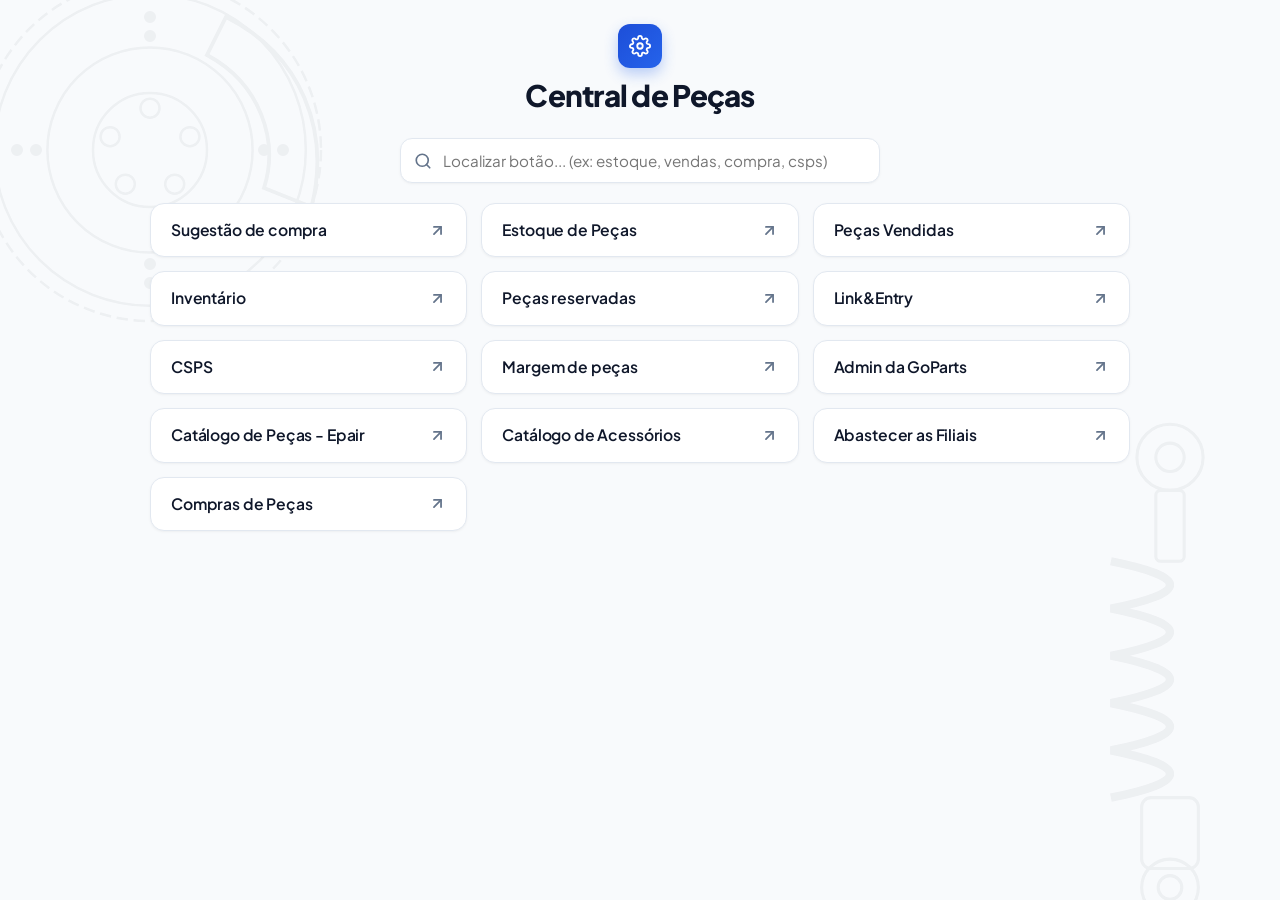
==== commit 8faf6297: "Add files via upload" ====
--- a/index.html
+++ b/index.html
@@ -60,10 +60,27 @@
       <h1>Central de Peças</h1>
     </header>
 
-    <!-- Grade de Botões (Apenas Nome + Ícone + Seta) -->
+    <!-- Campo de Localizar Rápido -->
+    <div class="search-container">
+      <div class="search-box">
+        <svg class="search-icon" viewBox="0 0 24 24" fill="none" stroke="currentColor" stroke-width="2.2" stroke-linecap="round" stroke-linejoin="round">
+          <circle cx="11" cy="11" r="8"/>
+          <line x1="21" y1="21" x2="16.65" y2="16.65"/>
+        </svg>
+        <input type="text" id="searchInput" placeholder="Localizar botão... (ex: estoque, vendas, compra, csps)" autocomplete="off">
+        <button id="clearSearchBtn" class="clear-btn" title="Limpar busca" aria-label="Limpar busca">&times;</button>
+      </div>
+    </div>
+
+    <!-- Grade de Botões (Apenas Nome + Seta, sem ícones) -->
     <section class="buttons-grid" id="buttonsGrid">
       <!-- Inserido dinamicamente pelo app.js -->
     </section>
+
+    <!-- Mensagem quando não encontrar nenhum botão -->
+    <div id="noResults" class="no-results" style="display: none;">
+      Nenhum botão encontrado.
+    </div>
 
   </main>
 
--- a/style.css
+++ b/style.css
@@ -49,8 +49,8 @@
   min-height: 100vh;
   display: flex;
   justify-content: center;
-  align-items: center;
-  padding: 40px 24px;
+  align-items: flex-start;
+  padding: 24px 20px 40px;
   position: relative;
   overflow-x: hidden;
   -webkit-font-smoothing: antialiased;
@@ -90,7 +90,7 @@
   max-width: 980px;
   display: flex;
   flex-direction: column;
-  gap: 32px;
+  gap: 20px;
   position: relative;
   z-index: 10;
 }
@@ -103,19 +103,20 @@
   display: flex;
   flex-direction: column;
   align-items: center;
-  gap: 12px;
+  gap: 8px;
+  margin-bottom: 4px;
 }
 
 .header-icon {
-  width: 50px;
-  height: 50px;
-  border-radius: 14px;
+  width: 44px;
+  height: 44px;
+  border-radius: 12px;
   background: linear-gradient(135deg, #1d4ed8, #2563eb);
   color: #ffffff;
   display: flex;
   align-items: center;
   justify-content: center;
-  box-shadow: 0 8px 18px rgba(37, 99, 235, 0.35);
+  box-shadow: 0 6px 14px rgba(37, 99, 235, 0.3);
   transition: transform 0.2s ease, box-shadow 0.2s ease;
 }
 
@@ -124,14 +125,77 @@
 }
 
 .header-icon svg {
-  width: 26px;
-  height: 26px;
+  width: 22px;
+  height: 22px;
 }
 
 .header h1 {
-  font-size: 2.1rem;
+  font-size: 1.85rem;
   font-weight: 800;
   letter-spacing: -0.025em;
+  color: var(--text-main);
+}
+
+/* ==========================================================
+   CAMPO DE LOCALIZAR
+   ========================================================== */
+.search-container {
+  display: flex;
+  justify-content: center;
+  width: 100%;
+}
+
+.search-box {
+  position: relative;
+  width: 100%;
+  max-width: 480px;
+  display: flex;
+  align-items: center;
+}
+
+.search-icon {
+  position: absolute;
+  left: 14px;
+  width: 18px;
+  height: 18px;
+  color: var(--text-muted);
+  pointer-events: none;
+}
+
+.search-box input {
+  width: 100%;
+  padding: 12px 38px 12px 42px;
+  font-size: 0.95rem;
+  font-family: inherit;
+  color: var(--text-main);
+  background: var(--card-bg);
+  border: 1px solid var(--card-border);
+  border-radius: 12px;
+  box-shadow: var(--shadow-sm);
+  outline: none;
+  transition: border-color 0.2s ease, box-shadow 0.2s ease;
+}
+
+.search-box input:focus {
+  border-color: var(--accent);
+  box-shadow: 0 0 0 3px var(--accent-light);
+}
+
+.clear-btn {
+  position: absolute;
+  right: 12px;
+  background: none;
+  border: none;
+  font-size: 1.2rem;
+  color: var(--text-muted);
+  cursor: pointer;
+  display: none;
+  line-height: 1;
+  padding: 2px 6px;
+  border-radius: 4px;
+}
+
+.clear-btn:hover {
   color: var(--text-main);
 }
 
@@ -141,7 +205,7 @@
 .buttons-grid {
   display: grid;
   grid-template-columns: repeat(auto-fit, minmax(280px, 1fr));
-  gap: 16px;
+  gap: 14px;
 }
 
 /* Card do Sistema */
@@ -164,67 +228,32 @@
 }
 
 .btn-system:hover {
-  transform: translateY(-3px);
+  transform: translateY(-2px);
   border-color: var(--card-hover-border);
   box-shadow: var(--shadow-md);
 }
 
 .btn-system:active {
-  transform: translateY(-1px);
-}
-
-.btn-left {
-  display: flex;
-  align-items: center;
-  gap: 14px;
+  transform: translateY(0);
+}
+
+/* Título (Apenas o nome do botão) */
+.btn-title {
+  font-size: 0.98rem;
+  font-weight: 600;
+  line-height: 1.3;
+  color: var(--text-main);
+  letter-spacing: -0.01em;
   flex: 1;
-  min-width: 0;
-}
-
-/* Ícone de cada sistema */
-.btn-icon {
-  width: 38px;
-  height: 38px;
-  border-radius: 10px;
-  background: var(--accent-light);
-  color: var(--accent);
-  display: flex;
-  align-items: center;
-  justify-content: center;
-  flex-shrink: 0;
-  transition: background-color 0.2s ease, color 0.2s ease, transform 0.2s ease;
-}
-
-.btn-icon svg {
-  width: 20px;
-  height: 20px;
-}
-
-.btn-system:hover .btn-icon {
-  background: var(--accent);
-  color: #ffffff;
-  transform: scale(1.05);
-}
-
-/* Título (Apenas o nome do botão, sem texto embaixo) */
-.btn-title {
-  font-size: 1rem;
-  font-weight: 700;
-  line-height: 1.3;
-  color: var(--text-main);
-  white-space: nowrap;
-  overflow: hidden;
-  text-overflow: ellipsis;
-  letter-spacing: -0.01em;
+  padding-right: 8px;
 }
 
 /* Seta Externa */
 .btn-arrow {
   color: var(--text-muted);
-  width: 18px;
-  height: 18px;
+  width: 17px;
+  height: 17px;
   flex-shrink: 0;
-  margin-left: 10px;
   transition: transform 0.2s ease, color 0.2s ease;
 }
 
@@ -233,20 +262,28 @@
   transform: translateX(3px) translateY(-3px);
 }
 
+/* Mensagem de resultado vazio */
+.no-results {
+  text-align: center;
+  color: var(--text-muted);
+  font-size: 0.95rem;
+  padding: 30px;
+}
+
 /* ==========================================================
    RESPONSIVIDADE
    ========================================================== */
 @media (max-width: 640px) {
   body {
-    padding: 30px 16px;
+    padding: 16px 12px 30px;
   }
   
   .header h1 {
-    font-size: 1.75rem;
+    font-size: 1.6rem;
   }
   
   .buttons-grid {
     grid-template-columns: 1fr;
-    gap: 12px;
+    gap: 10px;
   }
 }
